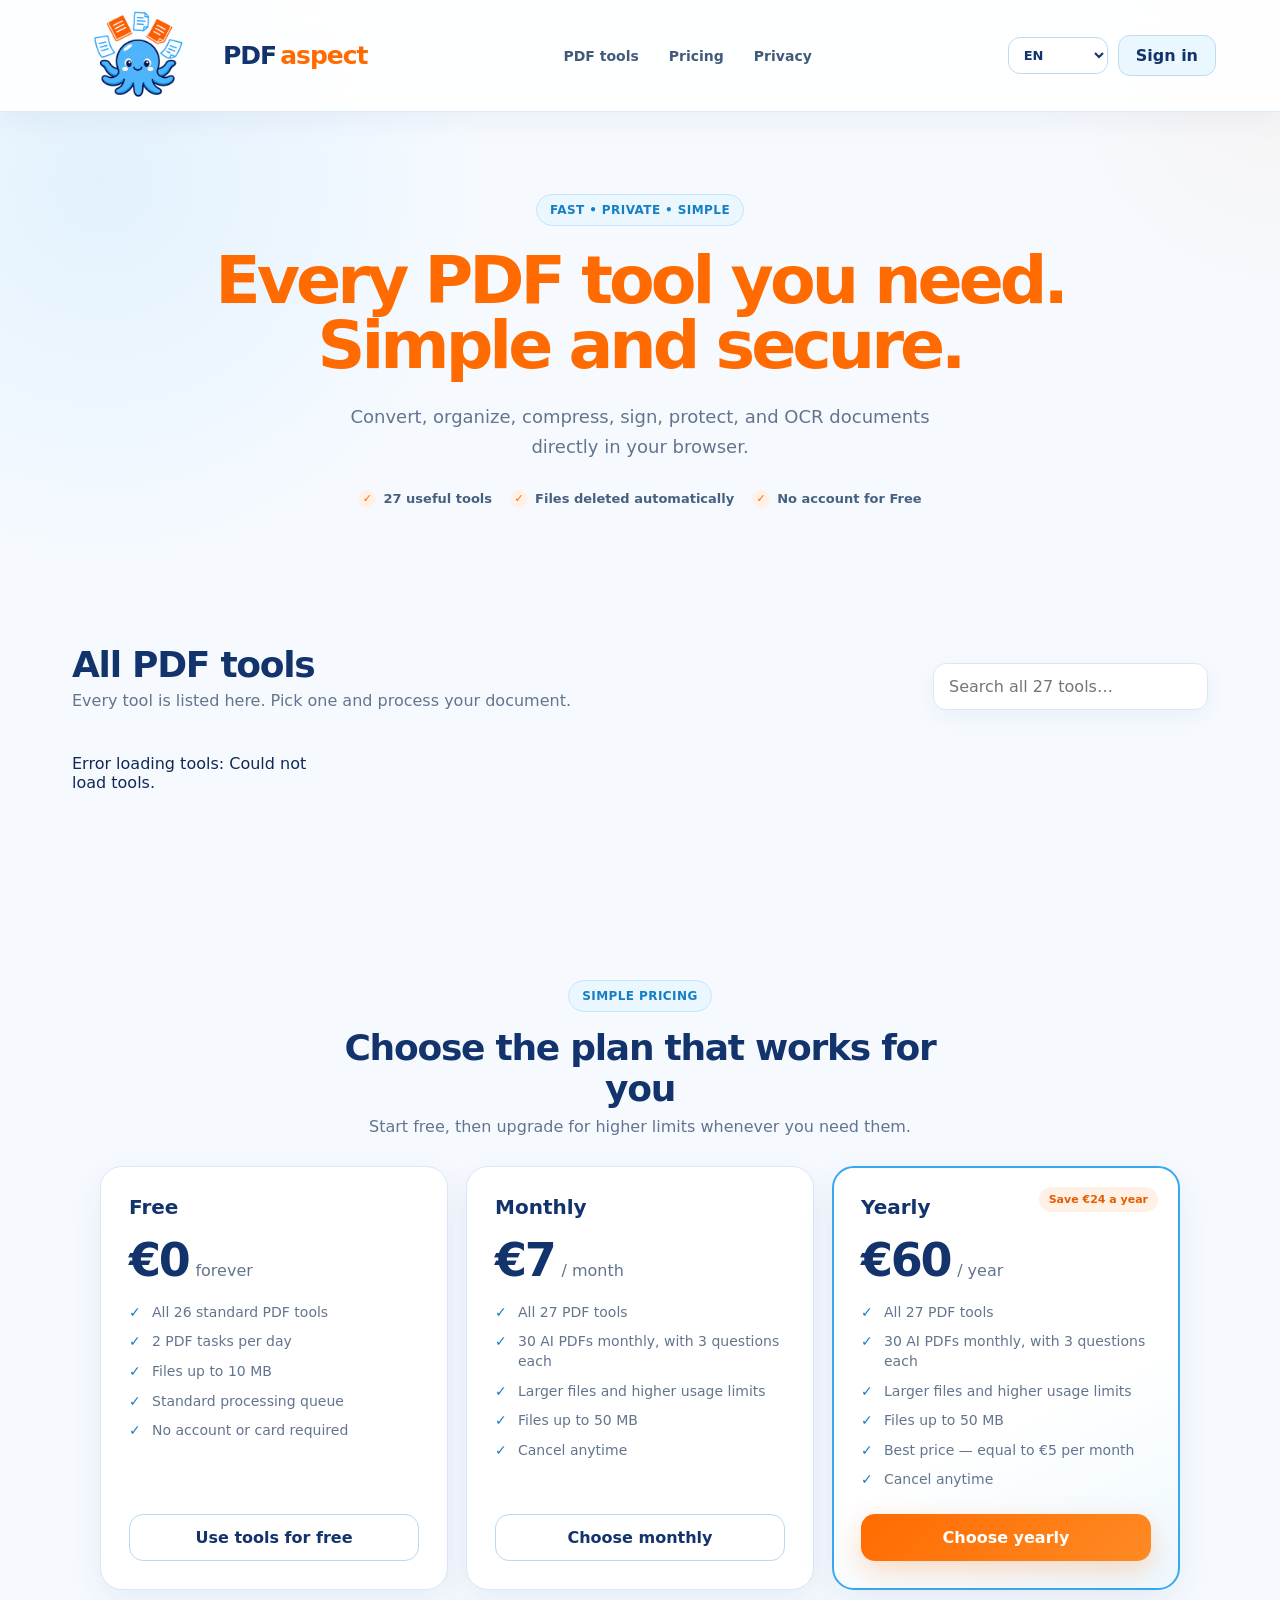
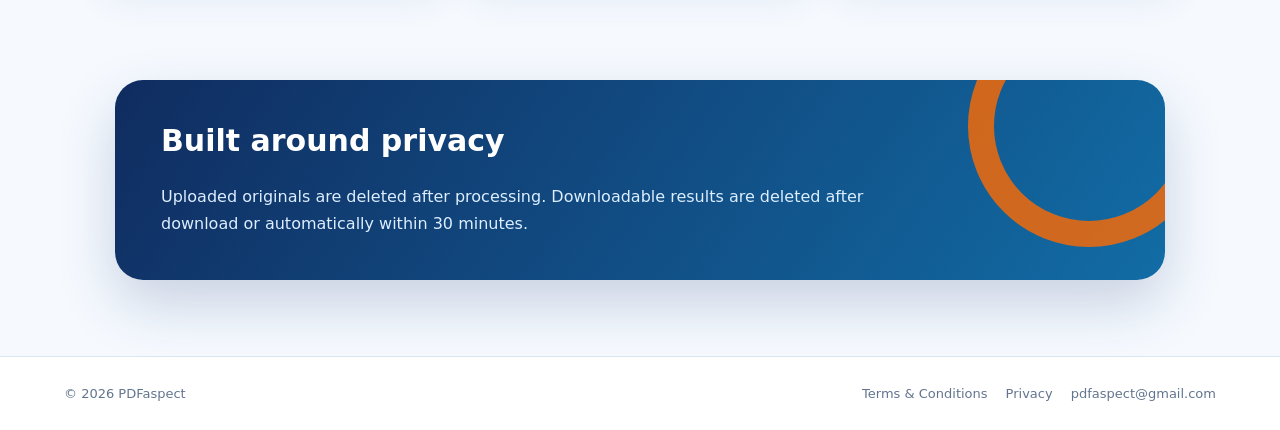
==== static/index.html @ 43822769 "Add forgot-password UI" ====
<!doctype html>
<html lang="en">
<head>
<meta charset="utf-8"/>
<meta name="viewport" content="width=device-width, initial-scale=1"/>
<meta name="description" content="Convert, merge, split, compress, sign, protect and OCR PDF files online with PDFaspect."/>
<meta name="robots" content="index,follow,max-image-preview:large"/>
<meta name="theme-color" content="#ffffff"/>
<meta name="google-site-verification" content="8nvOhsRfQBpXqOmaHXklvOCooSCWkO0ErPtZGecG0mA" />
<meta name="seznam-wmt" content="4McdM4KpbIECsi1Rr2n9tP1Q2Ya59JUB" />
<link rel="canonical" href="https://pdfaspect.com/"/>
<link rel="icon" href="/static/assets/octopus-logo.png"/>
<meta property="og:type" content="website"/><meta property="og:url" content="https://pdfaspect.com/"/>
<meta property="og:title" content="PDFaspect — online PDF tools"/>
<meta property="og:description" content="27 simple PDF tools for conversion, editing, OCR and document management."/>
<meta property="og:image" content="https://pdfaspect.com/static/assets/octopus-logo.png"/>
<meta name="twitter:card" content="summary"/>
<title>PDFaspect — PDF tools</title>
<link rel="stylesheet" href="/static/style.css?v=20260916-2"/>
<link rel="stylesheet" href="/static/account-pricing.css"/>
</head>
<body>
<header class="topbar">
  <a class="brand" href="#"><img class="brand-mascot" src="/static/assets/octopus-mascot-transparent.png" alt="" width="150" height="100">PDF<span>aspect</span></a>
  <nav><a href="#tools" data-i18n="nav.tools">PDF tools</a><a href="#pricing" data-i18n="nav.pricing">Pricing</a><a href="#privacy" data-i18n="nav.privacy">Privacy</a></nav>
  <div class="top-actions">
    <label class="language-picker" for="languageSelect">
      <span class="sr-only" data-i18n="language.label">Language</span>
      <select id="languageSelect" aria-label="Language">
        <option value="en">EN</option>
        <option value="cs">CZ</option>
        <option value="de">DE</option>
        <option value="es">ES</option>
        <option value="fr">FR</option>
        <option value="zh">中文</option>
        <option value="hi">हिन्दी</option>
        <option value="ja">日本語</option>
      </select>
    </label>
    <button class="ghost" id="signInButton" type="button" data-i18n="auth.signIn">Sign in</button>
  </div>
</header>
<section class="hero">
  <div class="hero-copy">
    <div class="pill" data-i18n="hero.pill">Fast • private • simple</div>
    <h1><span class="hero-title-main" data-i18n="hero.title">Every PDF tool you need.</span> <span data-i18n="hero.accent">Simple and secure.</span></h1>
    <p data-i18n="hero.description">Convert, organize, compress, sign, protect, and OCR documents directly in your browser.</p>
    <div class="hero-trust"><span data-i18n="hero.tools">27 useful tools</span><span data-i18n="hero.deleted">Files deleted automatically</span><span data-i18n="hero.noAccount">No account for Free</span></div>
  </div>
</section>
<main id="tools">
  <div class="section-title"><div><h2 data-i18n="tools.title">All PDF tools</h2><p data-i18n="tools.subtitle">Every tool is listed here. Pick one and process your document.</p></div><label class="sr-only" for="search">Search PDF tools</label><input id="search" aria-label="Search PDF tools" data-i18n-placeholder="tools.search" placeholder="Search all 27 tools…"/></div>
  <div id="grid" class="grid"><!-- TOOL_CARDS --></div>
</main>

<div id="modal" class="modal hidden" aria-hidden="true">
  <div class="dialog" role="dialog" aria-modal="true" aria-labelledby="modalTitle">
    <button class="close" id="toolClose" type="button" data-i18n-aria-label="common.close" aria-label="Close">×</button>
    <div class="tool-icon" id="modalIcon">PDF</div>
    <h2 id="modalTitle">Tool</h2>
    <p id="modalDesc"></p>
    <form id="convertForm">
      <input type="hidden" name="tool" id="toolId"/>
      <label class="drop" id="dropZone">
        <input id="files" name="files" type="file" multiple hidden/>
        <img class="drop-mascot" src="/static/assets/octopus-mascot-transparent.png" alt="" aria-hidden="true">
        <span class="drop-copy">
          <strong data-i18n="upload.drop">Drop files here</strong><span data-i18n="upload.browse">or click to browse</span>
          <small id="fileNames" data-i18n="upload.empty">No files selected</small>
        </span>
      </label>
      <div id="extra"></div>
      <button class="primary full" id="processButton" type="submit" data-i18n="upload.process">Process file</button>
      <div id="status"></div>
    </form>
  </div>
</div>

<section id="pricing" class="pricing">
  <div class="pricing-heading">
    <div class="pill" data-i18n="pricing.pill">Simple pricing</div>
    <h2 data-i18n="pricing.title">Choose the plan that works for you</h2>
    <p data-i18n="pricing.subtitle">Start free, then upgrade for higher limits whenever you need them.</p>
  </div>
  <div class="pricing-grid">
    <article class="price-card">
      <h3 data-i18n="pricing.free">Free</h3>
      <p class="price"><strong>€0</strong><span data-i18n="pricing.forever">forever</span></p>
      <ul class="plan-features">
        <li data-i18n="pricing.freeTools">All 26 standard PDF tools</li>
        <li data-i18n="pricing.twoTasks">2 PDF tasks per day</li>
        <li data-i18n="pricing.tenMb">Files up to 10 MB</li>
        <li data-i18n="pricing.standardQueue">Standard processing queue</li>
        <li data-i18n="pricing.noCard">No account or card required</li>
      </ul>
      <button class="price-button" type="button" data-plan="free" data-i18n="pricing.useFree">Use tools for free</button>
    </article>
    <article class="price-card">
      <h3 data-i18n="pricing.monthly">Monthly</h3>
      <p class="price"><strong>€7</strong><span data-i18n="pricing.perMonth">/ month</span></p>
      <ul class="plan-features">
        <li data-i18n="pricing.allTools">All 27 tools including Ask Octo AI</li>
        <li data-i18n="pricing.askOcto">30 AI PDFs monthly, with 3 questions each</li>
        <li data-i18n="pricing.higherLimits">Larger files and higher usage limits</li>
        <li data-i18n="pricing.fastQueue">Files up to 50 MB</li>
        <li data-i18n="pricing.cancel">Cancel anytime</li>
      </ul>
      <button class="price-button" type="button" data-plan="monthly" data-i18n="pricing.chooseMonthly">Choose monthly</button>
    </article>
    <article class="price-card featured">
      <div class="saving" data-i18n="pricing.save">Save €24 a year</div>
      <h3 data-i18n="pricing.yearly">Yearly</h3>
      <p class="price"><strong>€60</strong><span data-i18n="pricing.perYear">/ year</span></p>
      <ul class="plan-features">
        <li data-i18n="pricing.allTools">All 27 tools including Ask Octo AI</li>
        <li data-i18n="pricing.askOcto">30 AI PDFs monthly, with 3 questions each</li>
        <li data-i18n="pricing.higherLimits">Larger files and higher usage limits</li>
        <li data-i18n="pricing.fastQueue">Files up to 50 MB</li>
        <li data-i18n="pricing.bestPrice">Best price — equal to €5 per month</li>
        <li data-i18n="pricing.cancel">Cancel anytime</li>
      </ul>
      <button class="primary full" type="button" data-plan="yearly" data-i18n="pricing.chooseYearly">Choose yearly</button>
    </article>
  </div>
</section>

<div id="authModal" class="modal hidden" aria-hidden="true">
  <div class="dialog auth-dialog" role="dialog" aria-modal="true" aria-labelledby="authTitle">
    <button class="close" id="authClose" type="button" aria-label="Close" data-i18n-aria-label="common.close">×</button>
    <div id="authSignedOut">
      <div id="authMainPanel">
      <div class="auth-tabs" role="tablist">
        <button class="auth-tab active" type="button" data-auth-mode="login" data-i18n="auth.signIn">Sign in</button>
        <button class="auth-tab" type="button" data-auth-mode="register" data-i18n="auth.createAccount">Create account</button>
      </div>
      <h2 id="authTitle">Welcome back</h2>
      <p id="authSubtitle">Sign in to manage your PDFaspect account.</p>
      <form id="authForm">
        <div class="field">
          <label for="authEmail" data-i18n="auth.email">Email</label>
          <input id="authEmail" name="email" type="email" autocomplete="email" required>
        </div>
        <div class="field">
          <label for="authPassword" data-i18n="auth.password">Password</label>
          <div class="password-control">
            <input id="authPassword" name="password" type="password" autocomplete="current-password" minlength="8" maxlength="128" required>
            <button id="authPasswordToggle" class="password-toggle" type="button" aria-controls="authPassword" aria-pressed="false">Show</button>
          </div>
        </div>
        <button class="primary full" id="authSubmit" type="submit">Sign in</button>
        <button class="auth-link-button" id="forgotPasswordButton" type="button">Forgot password?</button>
        <div id="authStatus" class="form-status" aria-live="polite"></div>
      </form>
      </div>

      <div id="passwordResetPanel" class="hidden">
        <h2 id="passwordResetTitle">Reset password</h2>
        <p id="passwordResetSubtitle">Enter your email and we’ll send you a secure reset link.</p>

        <form id="passwordResetRequestForm">
          <div class="field">
            <label for="passwordResetEmail">Email</label>
            <input id="passwordResetEmail" name="email" type="email" autocomplete="email" required>
          </div>
          <button class="primary full" id="passwordResetRequestSubmit" type="submit">Send reset link</button>
        </form>

        <form id="passwordResetConfirmForm" class="hidden">
          <div class="field">
            <label for="passwordResetNewPassword">New password</label>
            <div class="password-control">
              <input id="passwordResetNewPassword" name="password" type="password" autocomplete="new-password" minlength="8" maxlength="128" required>
            </div>
          </div>
          <button class="primary full" id="passwordResetConfirmSubmit" type="submit">Set new password</button>
        </form>

        <button class="auth-link-button" id="passwordResetBack" type="button">Back to sign in</button>
        <div id="passwordResetStatus" class="form-status" aria-live="polite"></div>
      </div>
    </div>
    <div id="authSignedIn" class="hidden account-panel">
      <div class="account-check">✓</div>
      <h2 data-i18n="auth.yourAccount">Your account</h2>
      <p><span data-i18n="auth.signedAs">You are signed in as</span> <strong id="accountEmail"></strong>.</p>
      <div id="accountPlanBadge" class="account-plan-badge">FREE</div>
      <p id="subscriptionStatusText" class="subscription-status hidden"></p>
      <button class="primary full hidden" id="manageSubscriptionButton" type="button" data-i18n="billing.manage">Manage subscription</button>
      <button class="price-button danger hidden" id="cancelSubscriptionButton" type="button" data-i18n="billing.cancelRenewal">Cancel renewal</button>
      <button class="price-button" id="logoutButton" type="button" data-i18n="auth.signOut">Sign out</button>
    </div>
  </div>
</div>

<div id="checkoutModal" class="modal hidden" aria-hidden="true">
  <div class="dialog checkout-dialog" role="dialog" aria-modal="true" aria-labelledby="checkoutTitle">
    <button class="close" id="checkoutClose" type="button" aria-label="Close" data-i18n-aria-label="common.close">×</button>
    <div class="checkout-mark">€</div>
    <h2 id="checkoutTitle" data-i18n="billing.title">Complete your subscription</h2>
    <p id="checkoutPlanText" class="checkout-plan"></p>
    <label class="checkout-consent">
      <input id="checkoutConsent" type="checkbox">
      <span><span data-i18n="billing.consent">I agree to the Terms &amp; Conditions, request immediate access after payment, and acknowledge that my right to withdraw expires when I first use a paid feature.</span> <a href="/terms" target="_blank" rel="noopener" data-i18n="footer.terms">Terms &amp; Conditions</a></span>
    </label>
    <button class="primary full" id="checkoutContinue" type="button" disabled data-i18n="billing.continue">Continue to secure payment</button>
    <div id="checkoutStatus" class="form-status" aria-live="polite"></div>
  </div>
</div>

<section id="privacy" class="privacy"><h2 data-i18n="privacy.title">Built around privacy</h2><p data-i18n="privacy.description">Uploaded originals are deleted after processing. Downloadable results are deleted after download or automatically within 30 minutes.</p></section>
<footer>
  <span>© 2026 PDFaspect</span>
  <span class="footer-links"><a href="/terms" data-i18n="footer.terms">Terms &amp; Conditions</a><a href="/privacy" data-i18n="nav.privacy">Privacy</a><a href="mailto:pdfaspect@gmail.com">pdfaspect@gmail.com</a></span>
</footer>
<script src="/static/analytics.js"></script>
<script src="/static/i18n.js?v=20260916-2"></script>
<script src="/static/app.js"></script>
<script src="/static/account-pricing.js"></script>
</body>
</html>
---- static/style.css ----
:root {
  --bg: #f6faff;
  --ink: #102a56;
  --muted: #63758e;
  --card: #ffffff;
  --line: #d8e8f7;
  --blue: #35a8ef;
  --blue-dark: #167fc4;
  --blue-pale: #eaf7ff;
  --orange: #ff6b00;
  --orange-dark: #e85b00;
  --orange-pale: #fff1e6;
  --navy: #12336b;
  --accent: var(--orange);
  --accent2: var(--orange-dark);
}

* { box-sizing: border-box; }
html { scroll-behavior: smooth; }
body {
  margin: 0;
  overflow-x: hidden;
  background:
    radial-gradient(circle at 8% 9%, rgba(53, 168, 239, .1), transparent 24rem),
    radial-gradient(circle at 100% 4%, rgba(255, 107, 0, .045), transparent 16rem),
    var(--bg);
  color: var(--ink);
  font-family: Inter, ui-sans-serif, system-ui, -apple-system, BlinkMacSystemFont, "Segoe UI", sans-serif;
}
button, input, select, textarea { font: inherit; }
a { color: inherit; text-decoration: none; }
.sr-only { position: absolute; width: 1px; height: 1px; overflow: hidden; margin: -1px; padding: 0; border: 0; clip: rect(0 0 0 0); white-space: nowrap; }

.topbar {
  position: sticky;
  z-index: 10;
  top: 0;
  display: flex;
  align-items: center;
  justify-content: space-between;
  height: 112px;
  padding: 0 5vw;
  border-bottom: 1px solid rgba(216, 232, 247, .9);
  background: rgba(255, 255, 255, .88);
  box-shadow: 0 8px 28px rgba(18, 51, 107, .05);
  backdrop-filter: blur(14px);
}
.brand {
  display: inline-flex;
  align-items: center;
  gap: 9px;
  color: var(--navy);
  font-size: 25px;
  font-weight: 900;
  letter-spacing: -.04em;
}
.brand > span { margin-left: -5px; color: var(--orange); }
.brand-mascot { width: 150px; height: 100px; object-fit: contain; }
nav { display: flex; gap: 30px; color: #425b7c; font-size: 14px; font-weight: 700; }
nav a { transition: color .18s ease; }
nav a:hover { color: var(--orange); }
.top-actions { display: flex; align-items: center; gap: 10px; }
.language-picker select {
  min-width: 66px;
  padding: 9px 28px 9px 11px;
  border: 1px solid #bcdcf2;
  border-radius: 12px;
  outline: none;
  background: white;
  color: var(--navy);
  font-size: 13px;
  font-weight: 800;
  cursor: pointer;
}
.language-picker select:focus { border-color: var(--blue); box-shadow: 0 0 0 3px rgba(53, 168, 239, .12); }
.ghost {
  max-width: 210px;
  overflow: hidden;
  padding: 10px 17px;
  border: 1px solid #bcdcf2;
  border-radius: 12px;
  background: var(--blue-pale);
  color: var(--navy);
  font-weight: 800;
  text-overflow: ellipsis;
  white-space: nowrap;
  cursor: pointer;
  transition: .18s ease;
}
.ghost:hover { border-color: var(--blue); background: white; transform: translateY(-1px); }

.hero {
  max-width: 1180px;
  margin: auto;
  padding: 82px 22px 76px;
}
.hero-copy { max-width: 850px; margin: auto; text-align: center; }
.pill {
  display: inline-flex;
  align-items: center;
  padding: 8px 13px;
  border: 1px solid #c5e6fa;
  border-radius: 999px;
  background: var(--blue-pale);
  color: var(--blue-dark);
  font-size: 12px;
  font-weight: 900;
  letter-spacing: .035em;
  text-transform: uppercase;
}
.hero h1 {
  max-width: 850px;
  margin: 22px 0 24px;
  color: var(--navy);
  font-size: clamp(44px, 5.2vw, 68px);
  line-height: .98;
  letter-spacing: -.06em;
}
.hero h1 span { display: block; color: var(--orange); }
.hero p {
  max-width: 625px;
  margin: 0 auto 28px;
  color: var(--muted);
  font-size: 18px;
  line-height: 1.65;
}
.hero-trust { display: flex; flex-wrap: wrap; justify-content: center; gap: 10px 18px; color: #46617f; font-size: 13px; font-weight: 750; }
.hero-trust span { display: inline-flex; align-items: center; gap: 7px; }
.hero-trust span::before {
  display: inline-grid;
  place-items: center;
  width: 18px;
  height: 18px;
  border-radius: 50%;
  background: var(--orange-pale);
  color: var(--orange);
  font-size: 11px;
  content: "✓";
}
.primary {
  display: inline-flex;
  align-items: center;
  justify-content: center;
  padding: 14px 22px;
  border: 0;
  border-radius: 14px;
  background: linear-gradient(135deg, var(--orange), #ff8a24);
  box-shadow: 0 10px 28px rgba(255, 107, 0, .24);
  color: white;
  font-weight: 850;
  cursor: pointer;
  transition: .18s ease;
}
.primary:hover { background: linear-gradient(135deg, var(--orange-dark), var(--orange)); box-shadow: 0 13px 30px rgba(255, 107, 0, .31); transform: translateY(-1px); }

main { max-width: 1180px; margin: auto; padding: 60px 22px 100px; }
.section-title { display: flex; align-items: end; justify-content: space-between; margin-bottom: 28px; }
.section-title h2 { margin: 0 0 6px; color: var(--navy); font-size: 36px; letter-spacing: -.035em; }
.section-title p { margin: 0; color: var(--muted); }
.section-title input {
  width: 275px;
  padding: 13px 15px;
  border: 1px solid var(--line);
  border-radius: 13px;
  outline: none;
  background: white;
  box-shadow: 0 7px 22px rgba(18, 51, 107, .05);
  color: var(--ink);
  transition: .18s ease;
}
.section-title input:focus { border-color: var(--blue); box-shadow: 0 0 0 4px rgba(53, 168, 239, .13); }
.grid { display: grid; grid-template-columns: repeat(4, 1fr); gap: 17px; }
.card {
  position: relative;
  min-height: 158px;
  overflow: hidden;
  padding: 20px;
  border: 1px solid var(--line);
  border-radius: 20px;
  background: var(--card);
  box-shadow: 0 5px 18px rgba(18, 51, 107, .045);
  cursor: pointer;
  transition: .2s ease;
}
.card::after { position: absolute; top: -24px; right: -24px; width: 70px; height: 70px; border-radius: 50%; background: var(--blue-pale); content: ""; transition: .2s ease; }
.card:nth-child(3n + 2)::after { background: var(--orange-pale); }
.card:hover { border-color: #9ed6f7; box-shadow: 0 17px 38px rgba(18, 51, 107, .12); transform: translateY(-5px); }
.card:nth-child(3n + 2):hover { border-color: #ffc18e; }
.icon {
  display: grid;
  place-items: center;
  width: 44px;
  height: 44px;
  margin-bottom: 15px;
  border-radius: 13px;
  background: var(--blue-pale);
  color: var(--blue-dark);
  font-size: 11px;
  font-weight: 950;
}
.card:nth-child(3n + 2) .icon { background: var(--orange-pale); color: var(--orange-dark); }
.card h3 { margin: 0 0 7px; color: var(--navy); font-size: 17px; }
.card p { margin: 0; color: var(--muted); font-size: 13px; line-height: 1.5; }
.pro-card { border-color: #ffc18e; background: linear-gradient(145deg, #fff 62%, var(--orange-pale)); }
.pro-card .icon { background: linear-gradient(145deg, var(--orange), #ff9138); color: white; }
.pro-badge { position: absolute; z-index: 2; top: 15px; right: 15px; padding: 5px 9px; border-radius: 999px; background: var(--navy); color: white; font-size: 11px; font-weight: 900; letter-spacing: .04em; }

.modal { position: fixed; z-index: 30; inset: 0; display: grid; place-items: center; padding: 18px; background: rgba(10, 33, 72, .66); backdrop-filter: blur(5px); }
.hidden { display: none; }
.dialog {
  position: relative;
  width: 100%;
  max-width: 620px;
  max-height: 92vh;
  overflow: auto;
  padding: 30px;
  border: 1px solid rgba(255, 255, 255, .55);
  border-radius: 24px;
  background: white;
  box-shadow: 0 28px 80px rgba(4, 24, 58, .25);
}
.close { position: absolute; top: 14px; right: 18px; border: 0; background: transparent; color: #6b7e99; font-size: 30px; cursor: pointer; }
.tool-icon { display: grid; place-items: center; width: 50px; height: 50px; border-radius: 15px; background: linear-gradient(145deg, var(--blue-pale), #d8f0ff); color: var(--blue-dark); font-size: 11px; font-weight: 950; }
.dialog h2 { margin: 14px 0 5px; color: var(--navy); }
.dialog > p { margin-top: 0; color: var(--muted); }
.drop {
  position: relative;
  display: flex;
  flex-direction: column;
  align-items: center;
  gap: 5px;
  margin: 20px 0;
  min-height: 218px;
  overflow: hidden;
  padding: 42px 32px;
  border: 2px dashed #acd8f2;
  border-radius: 18px;
  background: linear-gradient(145deg, #f9fdff, var(--blue-pale));
  text-align: center;
  cursor: pointer;
  transition: .18s ease;
}
.drop-mascot {
  position: absolute;
  z-index: 0;
  top: 50%;
  left: 50%;
  width: min(48%, 225px);
  height: auto;
  opacity: .105;
  pointer-events: none;
  transform: translate(-50%, -50%);
  transition: opacity .18s ease, transform .18s ease;
}
.drop-copy { position: relative; z-index: 1; display: flex; flex-direction: column; align-items: center; gap: 5px; text-shadow: 0 1px 10px rgba(255, 255, 255, .95); }
.drop:hover, .drop.drag { border-color: var(--orange); background: var(--orange-pale); }
.drop:hover .drop-mascot, .drop.drag .drop-mascot { opacity: .16; transform: translate(-50%, -50%) scale(1.035); }
.drop span, .drop small { color: var(--muted); }
.field { display: grid; gap: 7px; margin: 12px 0; }
.field label { color: var(--navy); font-size: 13px; font-weight: 800; }
.field input, .field select, .field textarea { width: 100%; padding: 12px; border: 1px solid var(--line); border-radius: 11px; outline: none; }
.field input:focus, .field select:focus, .field textarea:focus { border-color: var(--blue); box-shadow: 0 0 0 3px rgba(53, 168, 239, .12); }
.full { width: 100%; margin-top: 15px; }
.mode-row { display: grid; grid-template-columns: 1fr 1fr; gap: 10px; }
.mode { padding: 12px; border: 1px solid var(--line); border-radius: 12px; }
.mode input { margin-right: 6px; }
#status { margin-top: 12px; color: var(--muted); font-size: 13px; word-break: break-word; }
.ai-settings { display: grid; grid-template-columns: 1fr 1fr; gap: 12px; }
.ai-privacy { margin: 13px 0 2px; padding: 12px 14px; border: 1px solid #cbe8f9; border-radius: 13px; background: var(--blue-pale); color: #49657f; font-size: 12px; line-height: 1.55; }
.ai-upgrade { display: grid; justify-items: center; padding: 14px 8px 4px; text-align: center; }
.ai-upgrade img { width: 150px; height: 120px; object-fit: contain; }
.ai-upgrade strong { color: var(--navy); font-size: 20px; }
.ai-upgrade p { max-width: 440px; margin: 9px auto 4px; color: var(--muted); line-height: 1.55; }
.ai-workspace { display: grid; gap: 13px; margin-top: 16px; }
.ai-result-heading { display: flex; align-items: center; justify-content: space-between; gap: 14px; color: var(--navy); font-size: 15px; }
.ai-result-heading small { color: var(--muted); font-size: 12px; }
.ai-conversation { display: grid; gap: 11px; max-height: 340px; overflow: auto; padding: 4px; }
.ai-message { max-width: 92%; padding: 13px 15px; border-radius: 16px; line-height: 1.55; word-break: normal; }
.ai-message.octo { justify-self: start; border: 1px solid #cbe8f9; border-bottom-left-radius: 5px; background: var(--blue-pale); color: #294a6d; }
.ai-message.user { justify-self: end; border-bottom-right-radius: 5px; background: var(--navy); color: white; }
.ai-message strong { display: block; margin-bottom: 5px; font-size: 12px; }
.ai-message-copy { white-space: pre-wrap; }
.ai-message small { display: block; margin-top: 7px; color: var(--blue-dark); font-size: 11px; }
.ai-question-form { display: grid; grid-template-columns: 1fr auto; gap: 9px; }
.ai-question-form textarea { min-height: 58px; resize: vertical; padding: 12px; border: 1px solid var(--line); border-radius: 13px; outline: none; }
.ai-question-form textarea:focus { border-color: var(--blue); box-shadow: 0 0 0 3px rgba(53, 168, 239, .12); }
.ai-question-form .primary { align-self: stretch; min-width: 92px; padding: 11px 17px; }
.ai-question-form .primary:disabled { opacity: .55; cursor: not-allowed; transform: none; }
.ai-remaining { grid-column: 1 / -1; color: var(--muted); text-align: right; }

.privacy {
  position: relative;
  max-width: 1050px;
  overflow: hidden;
  margin: 0 auto 76px;
  padding: 43px 46px;
  border-radius: 28px;
  background: linear-gradient(125deg, #102c60, #126ca5);
  box-shadow: 0 24px 58px rgba(18, 51, 107, .2);
  color: white;
}
.privacy::after { position: absolute; top: -75px; right: -45px; width: 190px; height: 190px; border: 26px solid rgba(255, 107, 0, .8); border-radius: 50%; content: ""; }
.privacy h2 { position: relative; z-index: 1; margin-top: 0; font-size: 30px; }
.privacy p { position: relative; z-index: 1; max-width: 730px; margin-bottom: 0; color: #dceeff; line-height: 1.7; }
footer { display: flex; justify-content: space-between; padding: 29px 5vw; border-top: 1px solid var(--line); background: white; color: #63758e; font-size: 13px; }
.footer-links { display: flex; flex-wrap: wrap; gap: 18px; }
.footer-links a:hover { color: var(--orange); }
:focus-visible { outline: 3px solid var(--orange); outline-offset: 3px; }
.card { color: inherit; text-decoration: none; }
.card:focus-visible { border-color: var(--orange); }
.tool-page-action { display: inline-block; margin-top: 24px; color: white; text-decoration: none; }

.legal-page { min-height: 100vh; }
.legal-topbar { position: static; }
.legal-shell { max-width: 920px; margin: 0 auto; padding: 64px 22px 90px; }
.legal-hero { margin-bottom: 28px; padding: 38px; border: 1px solid var(--line); border-radius: 26px; background: linear-gradient(145deg, #fff 50%, var(--blue-pale)); box-shadow: 0 16px 42px rgba(18, 51, 107, .08); }
.legal-hero h1 { margin: 14px 0 12px; color: var(--navy); font-size: clamp(36px, 6vw, 54px); letter-spacing: -.045em; }
.legal-hero p { max-width: 720px; margin: 0; color: var(--muted); line-height: 1.7; }
.legal-summary { display: grid; grid-template-columns: repeat(3, 1fr); gap: 12px; margin: 24px 0 0; }
.legal-summary div { padding: 15px; border: 1px solid #cbe8f9; border-radius: 14px; background: rgba(255, 255, 255, .8); }
.legal-summary strong { display: block; margin-bottom: 4px; color: var(--navy); font-size: 13px; }
.legal-summary span { color: var(--muted); font-size: 12px; line-height: 1.4; }
.legal-notice { margin: 0 0 22px; padding: 17px 20px; border: 1px solid #ffd0aa; border-radius: 16px; background: var(--orange-pale); color: #8a3d08; font-size: 14px; line-height: 1.55; }
.legal-content { padding: 38px; border: 1px solid var(--line); border-radius: 26px; background: white; box-shadow: 0 16px 42px rgba(18, 51, 107, .07); }
.legal-content section + section { padding-top: 12px; }
.legal-content h2 { margin: 28px 0 10px; color: var(--navy); font-size: 23px; letter-spacing: -.02em; }
.legal-content h3 { margin: 22px 0 8px; color: var(--navy); font-size: 17px; }
.legal-content p, .legal-content li { color: #506782; font-size: 14px; line-height: 1.72; }
.legal-content ul, .legal-content ol { padding-left: 22px; }
.legal-content a { color: var(--blue-dark); text-decoration: underline; text-underline-offset: 2px; }
.legal-content .important { padding: 18px 20px; border-left: 4px solid var(--orange); border-radius: 0 14px 14px 0; background: #fff8f2; color: #74401e; }
.legal-content .operator-placeholder { padding: 18px 20px; border: 1px dashed var(--orange); border-radius: 14px; background: #fffaf6; }
.withdrawal-template { padding: 20px; border: 1px solid var(--line); border-radius: 14px; background: #f9fcff; }

@media (max-width: 980px) {
  .grid { grid-template-columns: repeat(3, 1fr); }
}
@media (max-width: 800px) {
  nav { display: none; }
  .hero { padding-top: 58px; text-align: center; }
  .hero-copy { display: grid; justify-items: center; }
  .hero-trust { justify-content: center; }
  .grid { grid-template-columns: repeat(2, 1fr); }
}
@media (max-width: 560px) {
  .topbar { height: 92px; padding: 0 17px; }
  .brand { gap: 6px; font-size: 19px; }
  .brand-mascot { width: 58px; height: 58px; }
  .top-actions { gap: 6px; }
  .language-picker select { min-width: 58px; padding: 8px 24px 8px 8px; }
  .ghost { padding: 9px 10px; font-size: 12px; }
  .top-actions .ghost { max-width: 86px; padding-inline: 8px; }
  .hero { min-height: auto; padding: 48px 18px 28px; }
  .hero h1 { font-size: 42px; }
  .hero p { font-size: 16px; }
  .hero-trust { display: grid; justify-content: start; width: 100%; text-align: left; }
  main { padding: 30px 17px 76px; }
  .section-title { flex-direction: column; align-items: stretch; gap: 17px; }
  .section-title h2 { font-size: 31px; }
  .section-title input { width: 100%; }
  .grid { grid-template-columns: 1fr; }
  .dialog { padding: 24px 18px; }
  .ai-settings { grid-template-columns: 1fr; gap: 0; }
  .ai-result-heading { align-items: flex-start; flex-direction: column; gap: 3px; }
  .ai-question-form { grid-template-columns: 1fr; }
  .ai-question-form .primary { min-height: 48px; }
  .ai-remaining { text-align: left; }
  .drop { min-height: 190px; padding: 36px 18px; }
  .drop-mascot { width: min(58%, 190px); }
  .privacy { margin: 0 17px 54px; padding: 34px 27px; border-radius: 23px; }
  .privacy::after { opacity: .45; }
  footer { flex-direction: column; gap: 8px; }
  .legal-shell { padding: 34px 16px 64px; }
  .legal-hero, .legal-content { padding: 24px 20px; border-radius: 20px; }
  .legal-summary { grid-template-columns: 1fr; }
}
---- static/account-pricing.css ----
html {
  scroll-behavior: smooth;
}

.ghost {
  cursor: pointer;
  max-width: 210px;
  overflow: hidden;
  text-overflow: ellipsis;
  white-space: nowrap;
}

#tools,
#pricing,
#privacy {
  scroll-margin-top: 92px;
}

.pricing {
  max-width: 1160px;
  margin: 0 auto 80px;
  padding: 72px 22px 10px;
}

.pricing-heading {
  max-width: 650px;
  margin: 0 auto 30px;
  text-align: center;
}

.pricing-heading h2 {
  margin: 15px 0 8px;
  color: var(--navy);
  font-size: 36px;
  letter-spacing: -.035em;
}

.pricing-heading p,
.price-card > p:not(.price),
.account-panel p {
  color: var(--muted);
}

.pricing-heading p {
  margin: 0;
}

.pricing-grid {
  display: grid;
  grid-template-columns: repeat(3, minmax(0, 1fr));
  gap: 18px;
  max-width: 1080px;
  margin: auto;
}

.price-card {
  position: relative;
  display: flex;
  flex-direction: column;
  padding: 28px;
  border: 1px solid var(--line);
  border-radius: 22px;
  background: var(--card);
  box-shadow: 0 12px 34px rgba(18, 51, 107, .07);
  transition: transform .2s ease, box-shadow .2s ease;
}

.price-card:hover {
  box-shadow: 0 20px 46px rgba(18, 51, 107, .13);
  transform: translateY(-4px);
}

.price-card.featured {
  padding: 27px;
  border: 2px solid var(--blue);
  background: linear-gradient(155deg, #fff 58%, #edf8ff);
}

.price-card h3 {
  margin: 0 0 14px;
  color: var(--navy);
  font-size: 20px;
}

.price-card > p:not(.price) {
  min-height: 50px;
  line-height: 1.55;
}

.plan-features {
  display: grid;
  gap: 10px;
  margin: 0 0 24px;
  padding: 0;
  color: var(--muted);
  font-size: 14px;
  line-height: 1.4;
  list-style: none;
}

.plan-features li {
  position: relative;
  padding-left: 23px;
}

.plan-features li::before {
  position: absolute;
  left: 0;
  color: var(--blue-dark);
  font-weight: 900;
  content: "✓";
}

.price {
  display: flex;
  align-items: baseline;
  gap: 7px;
  margin: 0 0 16px;
}

.price strong {
  color: var(--navy);
  font-size: 46px;
  letter-spacing: -.05em;
}

.price span {
  color: var(--muted);
}

.saving {
  position: absolute;
  top: 19px;
  right: 20px;
  padding: 6px 10px;
  border-radius: 999px;
  background: var(--orange-pale);
  color: var(--orange-dark);
  font-size: 11px;
  font-weight: 800;
}

.price-button {
  width: 100%;
  margin-top: auto;
  padding: 13px 18px;
  border: 1px solid #b9daf0;
  border-radius: 14px;
  background: white;
  color: var(--navy);
  font-weight: 800;
  cursor: pointer;
}

.price-button:hover {
  border-color: var(--blue);
  background: var(--blue-pale);
}

.price-card .primary.full {
  margin-top: auto;
}

.auth-dialog {
  max-width: 460px;
}

.auth-tabs {
  display: grid;
  grid-template-columns: 1fr 1fr;
  gap: 5px;
  margin: 2px 42px 24px 0;
  padding: 4px;
  border-radius: 13px;
  background: var(--blue-pale);
}

.auth-tab {
  padding: 10px;
  border: 0;
  border-radius: 10px;
  background: transparent;
  color: var(--muted);
  font-weight: 750;
  cursor: pointer;
}

.auth-tab.active {
  background: white;
  color: var(--navy);
  box-shadow: 0 2px 9px rgba(18, 51, 107, .1);
}

.password-control {
  position: relative;
}

.password-control input {
  width: 100%;
  padding-right: 88px;
}

.password-toggle {
  position: absolute;
  top: 50%;
  right: 8px;
  padding: 7px 9px;
  border: 0;
  border-radius: 9px;
  background: var(--blue-pale);
  color: var(--navy);
  font-size: 12px;
  font-weight: 800;
  cursor: pointer;
  transform: translateY(-50%);
}

.password-toggle:hover,
.password-toggle:focus-visible {
  background: #d9f0ff;
  outline: 2px solid rgba(53, 168, 239, .25);
}

.form-status {
  min-height: 20px;
  margin-top: 12px;
  color: var(--muted);
  font-size: 13px;
  text-align: center;
}

.form-status.error {
  color: #b42318;
}

.account-panel {
  padding: 16px 0 6px;
  text-align: center;
}

.account-panel p {
  word-break: break-word;
}

.account-check {
  display: grid;
  place-items: center;
  width: 52px;
  height: 52px;
  margin: 0 auto 14px;
  border-radius: 50%;
  background: var(--orange-pale);
  color: var(--orange);
  font-size: 24px;
  font-weight: 900;
}

.account-plan-badge {
  display: inline-flex;
  margin: 0 auto 18px;
  padding: 6px 11px;
  border-radius: 999px;
  background: var(--blue-pale);
  color: var(--navy);
  font-size: 12px;
  font-weight: 900;
  letter-spacing: .06em;
}

.account-plan-badge.pro {
  background: var(--orange-pale);
  color: var(--orange-dark);
}

#manageSubscriptionButton {
  margin-bottom: 10px;
}

.subscription-status {
  margin: -7px 0 16px;
  font-size: 13px;
  line-height: 1.45;
}

#cancelSubscriptionButton {
  width: 100%;
  margin-bottom: 10px;
}

.price-button.danger {
  border-color: #f2b8b5;
  color: #b42318;
}

.price-button.danger:hover {
  border-color: #e9847d;
  background: #fff1f0;
}

.checkout-dialog {
  max-width: 500px;
}

.checkout-mark {
  display: grid;
  place-items: center;
  width: 52px;
  height: 52px;
  margin-bottom: 14px;
  border-radius: 50%;
  background: var(--orange-pale);
  color: var(--orange-dark);
  font-size: 25px;
  font-weight: 900;
}

.checkout-plan {
  margin-bottom: 19px;
  color: var(--muted);
}

.checkout-consent {
  display: flex;
  align-items: flex-start;
  gap: 11px;
  margin: 18px 0;
  padding: 14px;
  border: 1px solid var(--line);
  border-radius: 14px;
  color: var(--muted);
  font-size: 13px;
  line-height: 1.5;
}

.checkout-consent input {
  flex: 0 0 auto;
  width: 18px;
  height: 18px;
  margin-top: 1px;
}

.checkout-consent a {
  color: var(--blue-dark);
  font-weight: 750;
}

#checkoutContinue:disabled {
  opacity: .5;
  cursor: not-allowed;
  transform: none;
}

.billing-notice {
  position: fixed;
  z-index: 80;
  right: 18px;
  bottom: 18px;
  max-width: min(420px, calc(100vw - 36px));
  padding: 14px 18px;
  border-radius: 14px;
  background: var(--navy);
  color: white;
  box-shadow: 0 16px 36px rgba(18, 51, 107, .24);
  font-size: 14px;
}

#authSignedIn.hidden {
  display: none;
}

@media (max-width: 840px) {
  .pricing-grid {
    grid-template-columns: 1fr;
  }

  .pricing-heading h2 {
    font-size: 30px;
  }

  .price-card > p:not(.price) {
    min-height: 0;
  }

  .auth-dialog {
    padding: 24px;
  }

  .auth-tabs {
    margin-right: 36px;
  }
}
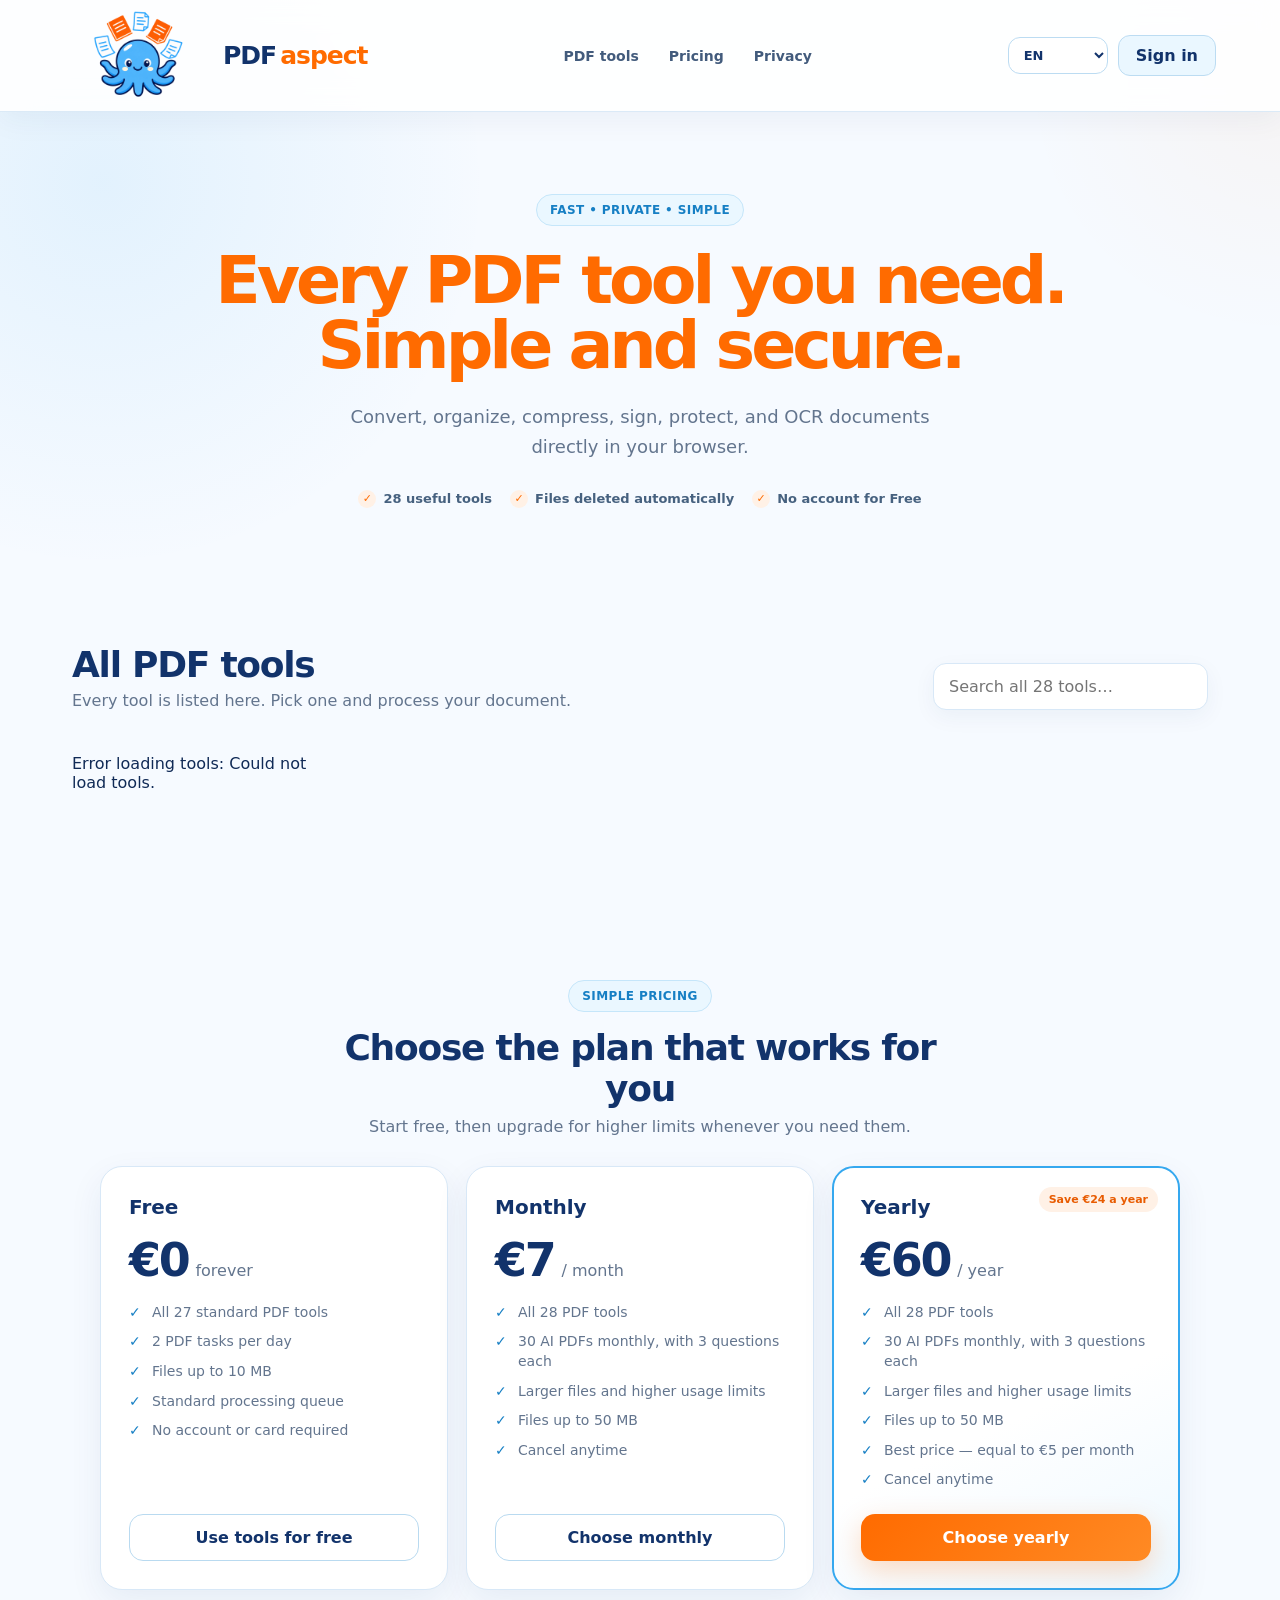
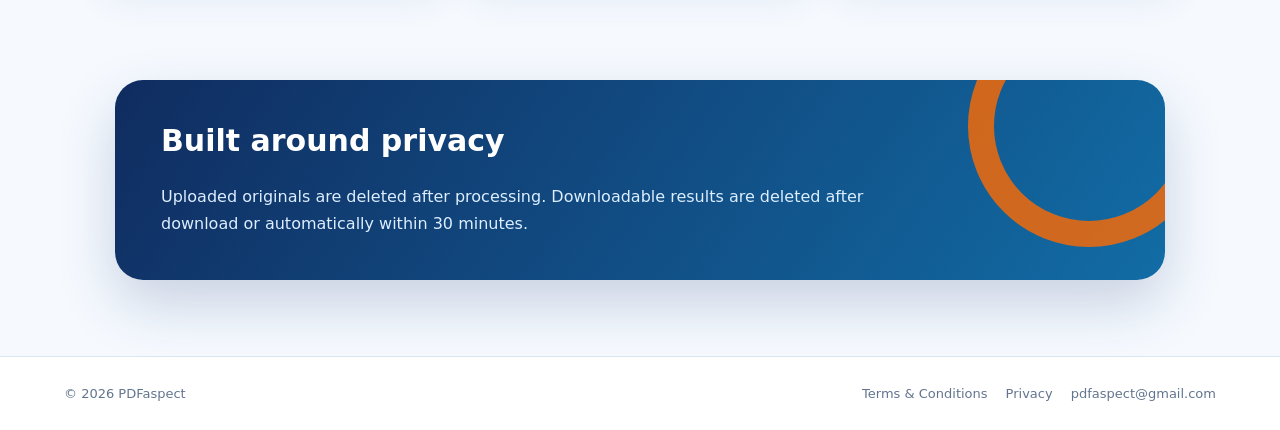
==== commit 9a295831: "Show 28 tools in pricing" ====
--- a/static/index.html
+++ b/static/index.html
@@ -9,10 +9,13 @@
 <meta name="google-site-verification" content="8nvOhsRfQBpXqOmaHXklvOCooSCWkO0ErPtZGecG0mA" />
 <meta name="seznam-wmt" content="4McdM4KpbIECsi1Rr2n9tP1Q2Ya59JUB" />
 <link rel="canonical" href="https://pdfaspect.com/"/>
+<link rel="alternate" hreflang="en" href="https://pdfaspect.com/"/>
+<link rel="alternate" hreflang="cs" href="https://pdfaspect.com/cs/"/>
+<link rel="alternate" hreflang="x-default" href="https://pdfaspect.com/"/>
 <link rel="icon" href="/static/assets/octopus-logo.png"/>
 <meta property="og:type" content="website"/><meta property="og:url" content="https://pdfaspect.com/"/>
 <meta property="og:title" content="PDFaspect — online PDF tools"/>
-<meta property="og:description" content="27 simple PDF tools for conversion, editing, OCR and document management."/>
+<meta property="og:description" content="28 simple PDF tools for conversion, editing, OCR and document management."/>
 <meta property="og:image" content="https://pdfaspect.com/static/assets/octopus-logo.png"/>
 <meta name="twitter:card" content="summary"/>
 <title>PDFaspect — PDF tools</title>
@@ -45,11 +48,11 @@
     <div class="pill" data-i18n="hero.pill">Fast • private • simple</div>
     <h1><span class="hero-title-main" data-i18n="hero.title">Every PDF tool you need.</span> <span data-i18n="hero.accent">Simple and secure.</span></h1>
     <p data-i18n="hero.description">Convert, organize, compress, sign, protect, and OCR documents directly in your browser.</p>
-    <div class="hero-trust"><span data-i18n="hero.tools">27 useful tools</span><span data-i18n="hero.deleted">Files deleted automatically</span><span data-i18n="hero.noAccount">No account for Free</span></div>
+    <div class="hero-trust"><span data-i18n="hero.tools">28 useful tools</span><span data-i18n="hero.deleted">Files deleted automatically</span><span data-i18n="hero.noAccount">No account for Free</span></div>
   </div>
 </section>
 <main id="tools">
-  <div class="section-title"><div><h2 data-i18n="tools.title">All PDF tools</h2><p data-i18n="tools.subtitle">Every tool is listed here. Pick one and process your document.</p></div><label class="sr-only" for="search">Search PDF tools</label><input id="search" aria-label="Search PDF tools" data-i18n-placeholder="tools.search" placeholder="Search all 27 tools…"/></div>
+  <div class="section-title"><div><h2 data-i18n="tools.title">All PDF tools</h2><p data-i18n="tools.subtitle">Every tool is listed here. Pick one and process your document.</p></div><label class="sr-only" for="search">Search PDF tools</label><input id="search" aria-label="Search PDF tools" data-i18n-placeholder="tools.search" placeholder="Search all 28 tools…"/></div>
   <div id="grid" class="grid"><!-- TOOL_CARDS --></div>
 </main>
 
@@ -99,7 +102,7 @@
       <h3 data-i18n="pricing.monthly">Monthly</h3>
       <p class="price"><strong>€7</strong><span data-i18n="pricing.perMonth">/ month</span></p>
       <ul class="plan-features">
-        <li data-i18n="pricing.allTools">All 27 tools including Ask Octo AI</li>
+        <li data-i18n="pricing.allTools">All 28 tools including Ask Octo AI</li>
         <li data-i18n="pricing.askOcto">30 AI PDFs monthly, with 3 questions each</li>
         <li data-i18n="pricing.higherLimits">Larger files and higher usage limits</li>
         <li data-i18n="pricing.fastQueue">Files up to 50 MB</li>
@@ -112,7 +115,7 @@
       <h3 data-i18n="pricing.yearly">Yearly</h3>
       <p class="price"><strong>€60</strong><span data-i18n="pricing.perYear">/ year</span></p>
       <ul class="plan-features">
-        <li data-i18n="pricing.allTools">All 27 tools including Ask Octo AI</li>
+        <li data-i18n="pricing.allTools">All 28 tools including Ask Octo AI</li>
         <li data-i18n="pricing.askOcto">30 AI PDFs monthly, with 3 questions each</li>
         <li data-i18n="pricing.higherLimits">Larger files and higher usage limits</li>
         <li data-i18n="pricing.fastQueue">Files up to 50 MB</li>
@@ -170,6 +173,7 @@
             <label for="passwordResetNewPassword">New password</label>
             <div class="password-control">
               <input id="passwordResetNewPassword" name="password" type="password" autocomplete="new-password" minlength="8" maxlength="128" required>
+              <button id="passwordResetToggle" class="password-toggle" type="button" aria-controls="passwordResetNewPassword" aria-pressed="false">Show</button>
             </div>
           </div>
           <button class="primary full" id="passwordResetConfirmSubmit" type="submit">Set new password</button>
@@ -184,7 +188,31 @@
       <h2 data-i18n="auth.yourAccount">Your account</h2>
       <p><span data-i18n="auth.signedAs">You are signed in as</span> <strong id="accountEmail"></strong>.</p>
       <div id="accountPlanBadge" class="account-plan-badge">FREE</div>
+      <p id="emailVerificationStatus" class="subscription-status hidden"></p>
+      <button class="price-button hidden" id="resendVerificationButton" type="button">Resend verification email</button>
       <p id="subscriptionStatusText" class="subscription-status hidden"></p>
+
+      <div id="accountUpgradePanel" class="account-upgrade-panel hidden">
+        <div class="account-upgrade-heading">
+          <strong>Upgrade to PRO</strong>
+          <span>Unlock all tools, larger files and Ask Octo AI.</span>
+        </div>
+        <div class="account-upgrade-options">
+          <button class="account-upgrade-card" type="button" data-plan="monthly">
+            <span class="account-upgrade-name">Monthly</span>
+            <span class="account-upgrade-price"><strong>€7</strong> / month</span>
+            <span class="account-upgrade-action">Choose monthly</span>
+          </button>
+          <button class="account-upgrade-card featured" type="button" data-plan="yearly">
+            <span class="account-upgrade-save">Best value</span>
+            <span class="account-upgrade-name">Yearly</span>
+            <span class="account-upgrade-price"><strong>€60</strong> / year</span>
+            <span class="account-upgrade-note">€5 / month</span>
+            <span class="account-upgrade-action">Choose yearly</span>
+          </button>
+        </div>
+      </div>
+
       <button class="primary full hidden" id="manageSubscriptionButton" type="button" data-i18n="billing.manage">Manage subscription</button>
       <button class="price-button danger hidden" id="cancelSubscriptionButton" type="button" data-i18n="billing.cancelRenewal">Cancel renewal</button>
       <button class="price-button" id="logoutButton" type="button" data-i18n="auth.signOut">Sign out</button>
@@ -215,6 +243,6 @@
 <script src="/static/analytics.js"></script>
 <script src="/static/i18n.js?v=20260916-2"></script>
 <script src="/static/app.js"></script>
-<script src="/static/account-pricing.js"></script>
+<script src="/static/account-pricing.js?v=20260919-1"></script>
 </body>
 </html>
--- a/static/account-pricing.css
+++ b/static/account-pricing.css
@@ -389,3 +389,129 @@
     margin-right: 36px;
   }
 }
+
+
+.auth-link-button {
+  appearance: none;
+  border: 0;
+  background: transparent;
+  padding: 10px 0 2px;
+  font: inherit;
+  font-weight: 700;
+  text-decoration: underline;
+  cursor: pointer;
+}
+
+.auth-link-button:hover {
+  text-decoration-thickness: 2px;
+}
+
+#passwordResetPanel .field {
+  margin-top: 14px;
+}
+
+#passwordResetPanel .form-status {
+  margin-top: 12px;
+}
+
+
+.account-upgrade-panel {
+  margin: 8px 0 18px;
+  padding: 16px;
+  border: 1px solid var(--line);
+  border-radius: 18px;
+  background: linear-gradient(155deg, #ffffff 55%, #f1f9ff);
+  text-align: left;
+}
+
+.account-upgrade-heading {
+  display: grid;
+  gap: 4px;
+  margin-bottom: 14px;
+}
+
+.account-upgrade-heading strong {
+  color: var(--navy);
+  font-size: 17px;
+}
+
+.account-upgrade-heading span {
+  color: var(--muted);
+  font-size: 13px;
+  line-height: 1.45;
+}
+
+.account-upgrade-options {
+  display: grid;
+  grid-template-columns: 1fr 1fr;
+  gap: 10px;
+}
+
+.account-upgrade-card {
+  position: relative;
+  display: grid;
+  gap: 5px;
+  padding: 15px 13px;
+  border: 1px solid #c9ddeb;
+  border-radius: 15px;
+  background: #fff;
+  color: var(--navy);
+  text-align: left;
+  cursor: pointer;
+}
+
+.account-upgrade-card:hover {
+  border-color: var(--blue);
+  background: var(--blue-pale);
+}
+
+.account-upgrade-card.featured {
+  border: 2px solid var(--blue);
+  background: #f8fcff;
+}
+
+.account-upgrade-name {
+  font-size: 13px;
+  font-weight: 850;
+}
+
+.account-upgrade-price {
+  color: var(--muted);
+  font-size: 12px;
+}
+
+.account-upgrade-price strong {
+  color: var(--navy);
+  font-size: 23px;
+  letter-spacing: -.03em;
+}
+
+.account-upgrade-action {
+  margin-top: 4px;
+  color: var(--blue-dark);
+  font-size: 12px;
+  font-weight: 850;
+}
+
+.account-upgrade-note {
+  color: var(--muted);
+  font-size: 11px;
+}
+
+.account-upgrade-save {
+  position: absolute;
+  top: -9px;
+  right: 8px;
+  padding: 4px 7px;
+  border-radius: 999px;
+  background: var(--orange-pale);
+  color: var(--orange-dark);
+  font-size: 9px;
+  font-weight: 900;
+}
+
+@media (max-width: 520px) {
+  .account-upgrade-options {
+    grid-template-columns: 1fr;
+  }
+}
